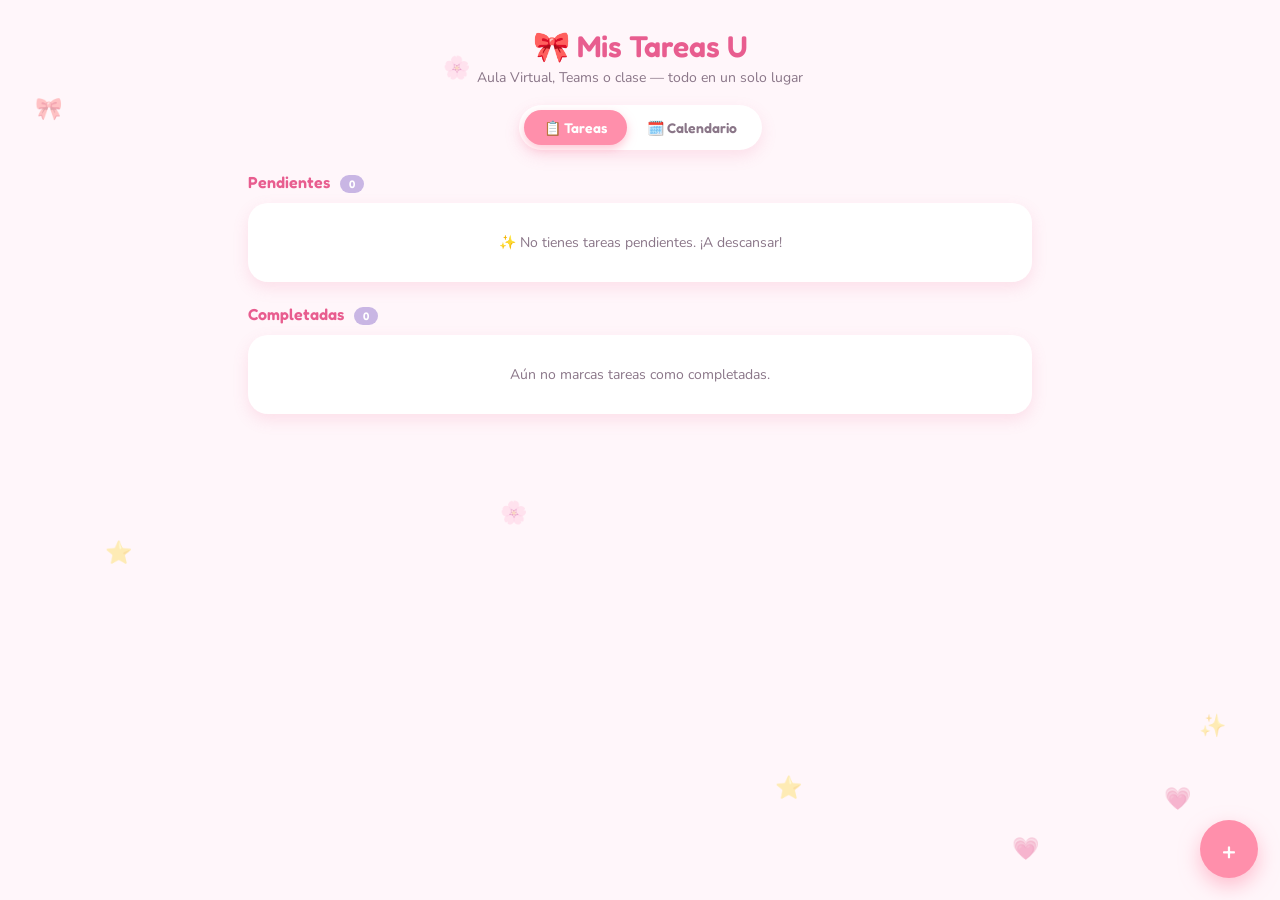
==== index.html @ 474dd6d9 "index" ====
<!DOCTYPE html>
<html lang="es">
<head>
<meta charset="UTF-8">
<meta name="viewport" content="width=device-width, initial-scale=1.0">
<title>🎀 Mis Tareas U</title>
<link rel="preconnect" href="https://fonts.googleapis.com">
<link href="https://fonts.googleapis.com/css2?family=Fredoka:wght@400;500;600;700&family=Nunito:wght@400;600;700;800&display=swap" rel="stylesheet">
<style>
  :root{
    --bg: #FFF6FA;
    --pink: #FF8FAB;
    --pink-deep: #E85D8F;
    --lavender: #C9B6E4;
    --blue: #A8D8F0;
    --mint: #8FE3C0;
    --coral: #FFB199;
    --ink: #5A4356;
    --ink-soft: #8A7688;
    --card: #FFFFFF;
    --shadow: rgba(232, 93, 143, 0.15);
  }
  *{box-sizing:border-box;}
  body{
    margin:0;
    min-height:100vh;
    background: var(--bg);
    font-family:'Nunito', sans-serif;
    color: var(--ink);
    overflow-x:hidden;
    position:relative;
  }
  h1,h2,h3, .brand, .tab, .btn, .fab{ font-family:'Fredoka', sans-serif; }

  /* --- decoración flotante --- */
  .floaters{ position:fixed; inset:0; pointer-events:none; z-index:0; overflow:hidden; }
  .floaters span{
    position:absolute; font-size:22px; opacity:.35;
    animation: float 9s ease-in-out infinite;
  }
  @keyframes float{
    0%,100%{ transform: translateY(0) rotate(0deg); }
    50%{ transform: translateY(-26px) rotate(12deg); }
  }

  .wrap{ max-width:820px; margin:0 auto; padding: 28px 18px 100px; position:relative; z-index:1; }

  header{ text-align:center; margin-bottom: 22px; }
  .brand{ font-size: 30px; font-weight:600; color: var(--pink-deep); margin:0 0 4px; }
  .subtitle{ color: var(--ink-soft); font-size:14px; margin:0 0 18px; }

  .tabs{
    display:inline-flex; background:#fff; padding:5px; border-radius:999px;
    box-shadow: 0 6px 16px var(--shadow);
  }
  .tab{
    border:none; background:transparent; padding:9px 20px; border-radius:999px;
    font-size:14px; font-weight:600; color: var(--ink-soft); cursor:pointer;
    transition: all .25s ease;
  }
  .tab.active{ background: var(--pink); color:#fff; box-shadow:0 4px 10px rgba(255,143,171,.5); }

  .view{ display:none; animation: pop .35s ease; }
  .view.active{ display:block; }
  @keyframes pop{ from{ opacity:0; transform: translateY(8px); } to{ opacity:1; transform:translateY(0);} }

  h2.section-title{ font-size:16px; color: var(--pink-deep); margin: 22px 0 10px; font-weight:600; }
  .count-pill{
    display:inline-block; background: var(--lavender); color:#fff; font-size:11px;
    padding:2px 9px; border-radius:999px; margin-left:6px; vertical-align:middle;
  }

  .empty{
    text-align:center; color: var(--ink-soft); background:#fff; border-radius:20px;
    padding: 30px 16px; font-size:14px; box-shadow: 0 6px 16px var(--shadow);
  }

  .task-card{
    background:#fff; border-radius:18px; padding:14px 16px; margin-bottom:10px;
    box-shadow: 0 6px 16px var(--shadow); display:flex; align-items:center; gap:12px;
    animation: pop .3s ease; transition: transform .2s ease;
  }
  .task-card:hover{ transform: translateY(-2px); }
  .task-card.done{ opacity:.6; }
  .task-card.done .task-title{ text-decoration: line-through; }

  .check-btn{
    flex:0 0 auto; width:30px; height:30px; border-radius:50%; border:2px solid var(--pink);
    background:#fff; cursor:pointer; display:flex; align-items:center; justify-content:center;
    font-size:14px; color:transparent; transition: all .2s ease;
  }
  .check-btn.checked{ background: var(--mint); border-color: var(--mint); color:#fff; }

  .task-body{ flex:1; min-width:0; }
  .task-title{ font-weight:700; font-size:15px; margin:0 0 4px; word-break:break-word; }
  .task-meta{ display:flex; flex-wrap:wrap; gap:6px; align-items:center; font-size:12px; color: var(--ink-soft); }
  .badge{ padding:2px 9px; border-radius:999px; font-weight:700; color:#fff; font-size:11px; }
  .badge.aula{ background: var(--lavender); }
  .badge.teams{ background: var(--blue); }
  .badge.examen{ background: var(--coral); }
  .badge.exposicion{ background: var(--mint); }
  .due{ font-weight:700; }
  .due.urgent{ color: var(--pink-deep); }

  .task-actions{ display:flex; gap:6px; flex:0 0 auto; }
  .icon-btn{
    border:none; background: var(--bg); width:30px; height:30px; border-radius:10px;
    cursor:pointer; font-size:13px; display:flex; align-items:center; justify-content:center;
    transition: transform .15s ease;
  }
  .icon-btn:hover{ transform: scale(1.12); }

  /* --- FAB --- */
  .fab{
    position:fixed; right:22px; bottom:22px; width:58px; height:58px; border-radius:50%;
    background: var(--pink); color:#fff; border:none; font-size:26px; cursor:pointer;
    box-shadow: 0 8px 20px rgba(255,143,171,.55); z-index:5;
    transition: transform .2s ease;
  }
  .fab:hover{ transform: scale(1.08) rotate(8deg); }

  /* --- modal --- */
  .overlay{
    position:fixed; inset:0; background: rgba(90,67,86,.35); display:none;
    align-items:center; justify-content:center; z-index:10; padding:16px;
  }
  .overlay.active{ display:flex; }
  .modal{
    background:#fff; border-radius:24px; padding:24px; width:100%; max-width:380px;
    box-shadow: 0 20px 40px rgba(90,67,86,.25); animation: pop .25s ease;
  }
  .modal h3{ margin:0 0 14px; color: var(--pink-deep); font-size:18px; }
  .field{ margin-bottom:12px; }
  .field label{ display:block; font-size:12px; font-weight:700; color: var(--ink-soft); margin-bottom:4px; }
  .field input, .field select, .field textarea{
    width:100%; padding:9px 12px; border-radius:12px; border:2px solid #F2D9E4;
    font-family:'Nunito', sans-serif; font-size:14px; color: var(--ink); background: var(--bg);
  }
  .field input:focus, .field select:focus, .field textarea:focus{ outline:none; border-color: var(--pink); }
  .field textarea{ resize:vertical; min-height:50px; }
  .modal-actions{ display:flex; gap:10px; margin-top:6px; }
  .btn{
    flex:1; border:none; border-radius:14px; padding:11px; font-size:14px; font-weight:600;
    cursor:pointer; transition: transform .15s ease;
  }
  .btn:hover{ transform: translateY(-1px); }
  .btn.primary{ background: var(--pink); color:#fff; }
  .btn.ghost{ background: var(--bg); color: var(--ink-soft); }

  /* --- calendario --- */
  .cal-head{ display:flex; align-items:center; justify-content:space-between; margin-bottom:12px; }
  .cal-head button{ border:none; background:#fff; width:34px; height:34px; border-radius:10px; font-size:15px; cursor:pointer; box-shadow:0 4px 10px var(--shadow); }
  .cal-head .month-label{ font-weight:700; color: var(--pink-deep); font-size:16px; }
  .cal-grid{ display:grid; grid-template-columns: repeat(7,1fr); gap:6px; }
  .cal-dow{ text-align:center; font-size:11px; color: var(--ink-soft); font-weight:700; }
  .cal-day{
    aspect-ratio:1; display:flex; align-items:center; justify-content:center; border-radius:12px;
    font-size:13px; background:#fff; color: var(--ink); cursor:default; position:relative;
    box-shadow: 0 2px 6px rgba(90,67,86,.06);
  }
  .cal-day.pad{ background:transparent; box-shadow:none; }
  .cal-day.today{ border:2px solid var(--lavender); }
  .cal-day.deadline{ background: var(--pink); color:#fff; font-weight:700; cursor:pointer; }
  .cal-day.deadline.done-only{ background: var(--mint); }
  .cal-day .dot{ position:absolute; bottom:4px; width:4px; height:4px; border-radius:50%; background:#fff; }

  .cal-selected{ margin-top:18px; }
  .cal-selected h3{ font-size:14px; color: var(--pink-deep); margin:0 0 8px; }

  ::-webkit-scrollbar{ width:8px; }
  ::-webkit-scrollbar-thumb{ background: var(--pink); border-radius:999px; }

  @media (prefers-reduced-motion: reduce){
    *{ animation: none !important; transition: none !important; }
  }
</style>
</head>
<body>

<div class="floaters" id="floaters"></div>

<div class="wrap">
  <header>
    <h1 class="brand">🎀 Mis Tareas U</h1>
    <p class="subtitle">Aula Virtual, Teams o clase — todo en un solo lugar</p>
    <div class="tabs">
      <button class="tab active" data-view="tareas">📋 Tareas</button>
      <button class="tab" data-view="calendario">🗓️ Calendario</button>
    </div>
  </header>

  <section class="view active" id="view-tareas">
    <h2 class="section-title">Pendientes <span class="count-pill" id="count-pend">0</span></h2>
    <div id="list-pendientes"></div>

    <h2 class="section-title">Completadas <span class="count-pill" id="count-done">0</span></h2>
    <div id="list-completadas"></div>
  </section>

  <section class="view" id="view-calendario">
    <div class="cal-head">
      <button id="cal-prev">◀</button>
      <span class="month-label" id="cal-label"></span>
      <button id="cal-next">▶</button>
    </div>
    <div class="cal-grid" id="cal-dow"></div>
    <div class="cal-grid" id="cal-grid" style="margin-top:6px;"></div>
    <div class="cal-selected" id="cal-selected"></div>
  </section>
</div>

<button class="fab" id="fab-add">+</button>

<div class="overlay" id="overlay">
  <div class="modal">
    <h3 id="modal-title">Nueva tarea</h3>
    <form id="task-form">
      <input type="hidden" id="task-id">
      <div class="field">
        <label>Título</label>
        <input type="text" id="f-titulo" required placeholder="Ej: Taller de expresiones regulares">
      </div>
      <div class="field">
        <label>Dónde entregar</label>
        <select id="f-plataforma">
          <option value="aula">Aula Virtual</option>
          <option value="teams">Teams</option>
          <option value="examen">En clase — Examen</option>
          <option value="exposicion">En clase — Exposición</option>
        </select>
      </div>
      <div class="field">
        <label>Fecha límite</label>
        <input type="date" id="f-fecha" required>
      </div>
      <div class="field">
        <label>Notas (opcional)</label>
        <textarea id="f-notas" placeholder="Detalles, enlaces, requisitos..."></textarea>
      </div>
      <div class="modal-actions">
        <button type="button" class="btn ghost" id="btn-cancel">Cancelar</button>
        <button type="submit" class="btn primary">Guardar</button>
      </div>
    </form>
  </div>
</div>

<script>
(function(){
  const STORAGE_KEY = 'kawaiiTasksU';
  const PLAT_LABEL = { aula:'Aula Virtual', teams:'Teams', examen:'Examen presencial', exposicion:'Exposición' };

  let tasks = JSON.parse(localStorage.getItem(STORAGE_KEY) || '[]');
  let calDate = new Date();
  let selectedDay = null;

  function save(){ localStorage.setItem(STORAGE_KEY, JSON.stringify(tasks)); }
  function uid(){ return Date.now().toString(36) + Math.random().toString(36).slice(2,6); }

  function daysUntil(fecha){
    const today = new Date(); today.setHours(0,0,0,0);
    const d = new Date(fecha+'T00:00:00');
    return Math.round((d - today) / 86400000);
  }
  function dueLabel(fecha){
    const n = daysUntil(fecha);
    if(n < 0) return 'Venció';
    if(n === 0) return 'Hoy';
    if(n === 1) return 'Mañana';
    return `En ${n} días`;
  }

  /* ---------- render tareas ---------- */
  function renderTasks(){
    const pend = tasks.filter(t=>!t.completada).sort((a,b)=> a.fecha.localeCompare(b.fecha));
    const done = tasks.filter(t=>t.completada).sort((a,b)=> b.fecha.localeCompare(a.fecha));

    document.getElementById('count-pend').textContent = pend.length;
    document.getElementById('count-done').textContent = done.length;

    const pendEl = document.getElementById('list-pendientes');
    const doneEl = document.getElementById('list-completadas');

    pendEl.innerHTML = pend.length ? pend.map(cardHTML).join('') :
      '<div class="empty">✨ No tienes tareas pendientes. ¡A descansar!</div>';
    doneEl.innerHTML = done.length ? done.map(cardHTML).join('') :
      '<div class="empty">Aún no marcas tareas como completadas.</div>';

    document.querySelectorAll('[data-check]').forEach(b=> b.onclick = ()=> toggleDone(b.dataset.check));
    document.querySelectorAll('[data-edit]').forEach(b=> b.onclick = ()=> openEdit(b.dataset.edit));
    document.querySelectorAll('[data-del]').forEach(b=> b.onclick = ()=> removeTask(b.dataset.del));
  }

  function cardHTML(t){
    const n = daysUntil(t.fecha);
    const urgent = !t.completada && n <= 1;
    return `
    <div class="task-card ${t.completada?'done':''}">
      <button class="check-btn ${t.completada?'checked':''}" data-check="${t.id}">${t.completada?'✓':''}</button>
      <div class="task-body">
        <p class="task-title">${escapeHTML(t.titulo)}</p>
        <div class="task-meta">
          <span class="badge ${t.plataforma}">${PLAT_LABEL[t.plataforma]}</span>
          <span class="due ${urgent?'urgent':''}">${dueLabel(t.fecha)} · ${formatDate(t.fecha)}</span>
        </div>
      </div>
      <div class="task-actions">
        <button class="icon-btn" data-edit="${t.id}">✏️</button>
        <button class="icon-btn" data-del="${t.id}">🗑️</button>
      </div>
    </div>`;
  }

  function escapeHTML(s){ const d=document.createElement('div'); d.textContent=s; return d.innerHTML; }
  function formatDate(f){
    const d = new Date(f+'T00:00:00');
    return d.toLocaleDateString('es-CO', { day:'numeric', month:'short' });
  }

  function toggleDone(id){
    const t = tasks.find(x=>x.id===id);
    if(!t) return;
    t.completada = !t.completada;
    save(); renderTasks(); renderCalendar();
    if(t.completada) confetti();
  }
  function removeTask(id){
    if(!confirm('¿Eliminar esta tarea?')) return;
    tasks = tasks.filter(x=>x.id!==id);
    save(); renderTasks(); renderCalendar();
  }

  /* ---------- modal ---------- */
  const overlay = document.getElementById('overlay');
  const form = document.getElementById('task-form');
  document.getElementById('fab-add').onclick = ()=> openNew();
  document.getElementById('btn-cancel').onclick = closeModal;
  overlay.onclick = (e)=>{ if(e.target===overlay) closeModal(); };

  function openNew(){
    document.getElementById('modal-title').textContent = 'Nueva tarea';
    form.reset();
    document.getElementById('task-id').value = '';
    overlay.classList.add('active');
  }
  function openEdit(id){
    const t = tasks.find(x=>x.id===id);
    if(!t) return;
    document.getElementById('modal-title').textContent = 'Editar tarea';
    document.getElementById('task-id').value = t.id;
    document.getElementById('f-titulo').value = t.titulo;
    document.getElementById('f-plataforma').value = t.plataforma;
    document.getElementById('f-fecha').value = t.fecha;
    document.getElementById('f-notas').value = t.notas || '';
    overlay.classList.add('active');
  }
  function closeModal(){ overlay.classList.remove('active'); }

  form.onsubmit = (e)=>{
    e.preventDefault();
    const id = document.getElementById('task-id').value;
    const data = {
      titulo: document.getElementById('f-titulo').value.trim(),
      plataforma: document.getElementById('f-plataforma').value,
      fecha: document.getElementById('f-fecha').value,
      notas: document.getElementById('f-notas').value.trim(),
    };
    if(!data.titulo || !data.fecha) return;
    if(id){
      const t = tasks.find(x=>x.id===id);
      Object.assign(t, data);
    } else {
      tasks.push({ id: uid(), completada:false, ...data });
    }
    save(); closeModal(); renderTasks(); renderCalendar();
  };

  /* ---------- tabs ---------- */
  document.querySelectorAll('.tab').forEach(tab=>{
    tab.onclick = ()=>{
      document.querySelectorAll('.tab').forEach(t=>t.classList.remove('active'));
      document.querySelectorAll('.view').forEach(v=>v.classList.remove('active'));
      tab.classList.add('active');
      document.getElementById('view-'+tab.dataset.view).classList.add('active');
      if(tab.dataset.view==='calendario') renderCalendar();
    };
  });

  /* ---------- calendario ---------- */
  const DOWS = ['D','L','M','M','J','V','S'];
  function renderCalendar(){
    const dowEl = document.getElementById('cal-dow');
    if(!dowEl.childElementCount){
      dowEl.innerHTML = DOWS.map(d=>`<div class="cal-dow">${d}</div>`).join('');
    }
    const y = calDate.getFullYear(), m = calDate.getMonth();
    document.getElementById('cal-label').textContent =
      calDate.toLocaleDateString('es-CO', { month:'long', year:'numeric' });

    const first = new Date(y,m,1);
    const startPad = first.getDay();
    const daysInMonth = new Date(y,m+1,0).getDate();
    const todayStr = new Date().toISOString().slice(0,10);

    let html = '';
    for(let i=0;i<startPad;i++) html += '<div class="cal-day pad"></div>';
    for(let d=1; d<=daysInMonth; d++){
      const dateStr = `${y}-${String(m+1).padStart(2,'0')}-${String(d).padStart(2,'0')}`;
      const dayTasks = tasks.filter(t=>t.fecha===dateStr);
      const pendCount = dayTasks.filter(t=>!t.completada).length;
      let cls = 'cal-day';
      if(dateStr===todayStr) cls += ' today';
      if(pendCount>0) cls += ' deadline';
      else if(dayTasks.length>0) cls += ' deadline done-only';
      html += `<div class="${cls}" data-date="${dateStr}">${d}${dayTasks.length?'<span class="dot"></span>':''}</div>`;
    }
    document.getElementById('cal-grid').innerHTML = html;

    document.querySelectorAll('.cal-day[data-date]').forEach(cell=>{
      cell.onclick = ()=>{ selectedDay = cell.dataset.date; renderSelectedDay(); };
    });
    if(selectedDay) renderSelectedDay();
  }

  function renderSelectedDay(){
    const box = document.getElementById('cal-selected');
    const dayTasks = tasks.filter(t=>t.fecha===selectedDay);
    if(!dayTasks.length){ box.innerHTML=''; return; }
    box.innerHTML = `<h3>Tareas para ${formatDate(selectedDay)}</h3>` + dayTasks.map(cardHTML).join('');
    document.querySelectorAll('[data-check]').forEach(b=> b.onclick = ()=> toggleDone(b.dataset.check));
    document.querySelectorAll('[data-edit]').forEach(b=> b.onclick = ()=> openEdit(b.dataset.edit));
    document.querySelectorAll('[data-del]').forEach(b=> b.onclick = ()=> removeTask(b.dataset.del));
  }

  document.getElementById('cal-prev').onclick = ()=>{ calDate.setMonth(calDate.getMonth()-1); renderCalendar(); };
  document.getElementById('cal-next').onclick = ()=>{ calDate.setMonth(calDate.getMonth()+1); renderCalendar(); };

  /* ---------- confetti al completar ---------- */
  function confetti(){
    const emojis = ['🎉','✨','💗','🌸'];
    for(let i=0;i<14;i++){
      const s = document.createElement('span');
      s.textContent = emojis[Math.floor(Math.random()*emojis.length)];
      s.style.position = 'fixed';
      s.style.left = (45 + Math.random()*10) + 'vw';
      s.style.top = '40vh';
      s.style.fontSize = (14 + Math.random()*10) + 'px';
      s.style.zIndex = 20;
      s.style.pointerEvents = 'none';
      s.style.transition = 'transform 1s ease-out, opacity 1s ease-out';
      document.body.appendChild(s);
      const angle = Math.random()*Math.PI*2, dist = 80+Math.random()*120;
      requestAnimationFrame(()=>{
        s.style.transform = `translate(${Math.cos(angle)*dist}px, ${Math.sin(angle)*dist - 60}px) rotate(${Math.random()*360}deg)`;
        s.style.opacity = '0';
      });
      setTimeout(()=> s.remove(), 1000);
    }
  }

  /* ---------- floaters de fondo ---------- */
  (function initFloaters(){
    const box = document.getElementById('floaters');
    const items = ['🌸','⭐','💗','🎀','✨'];
    for(let i=0;i<9;i++){
      const s = document.createElement('span');
      s.textContent = items[i % items.length];
      s.style.left = (Math.random()*95)+'vw';
      s.style.top = (Math.random()*95)+'vh';
      s.style.animationDelay = (Math.random()*6)+'s';
      s.style.animationDuration = (7+Math.random()*5)+'s';
      box.appendChild(s);
    }
  })();

  renderTasks();
  renderCalendar();
})();
</script>
</body>
</html>
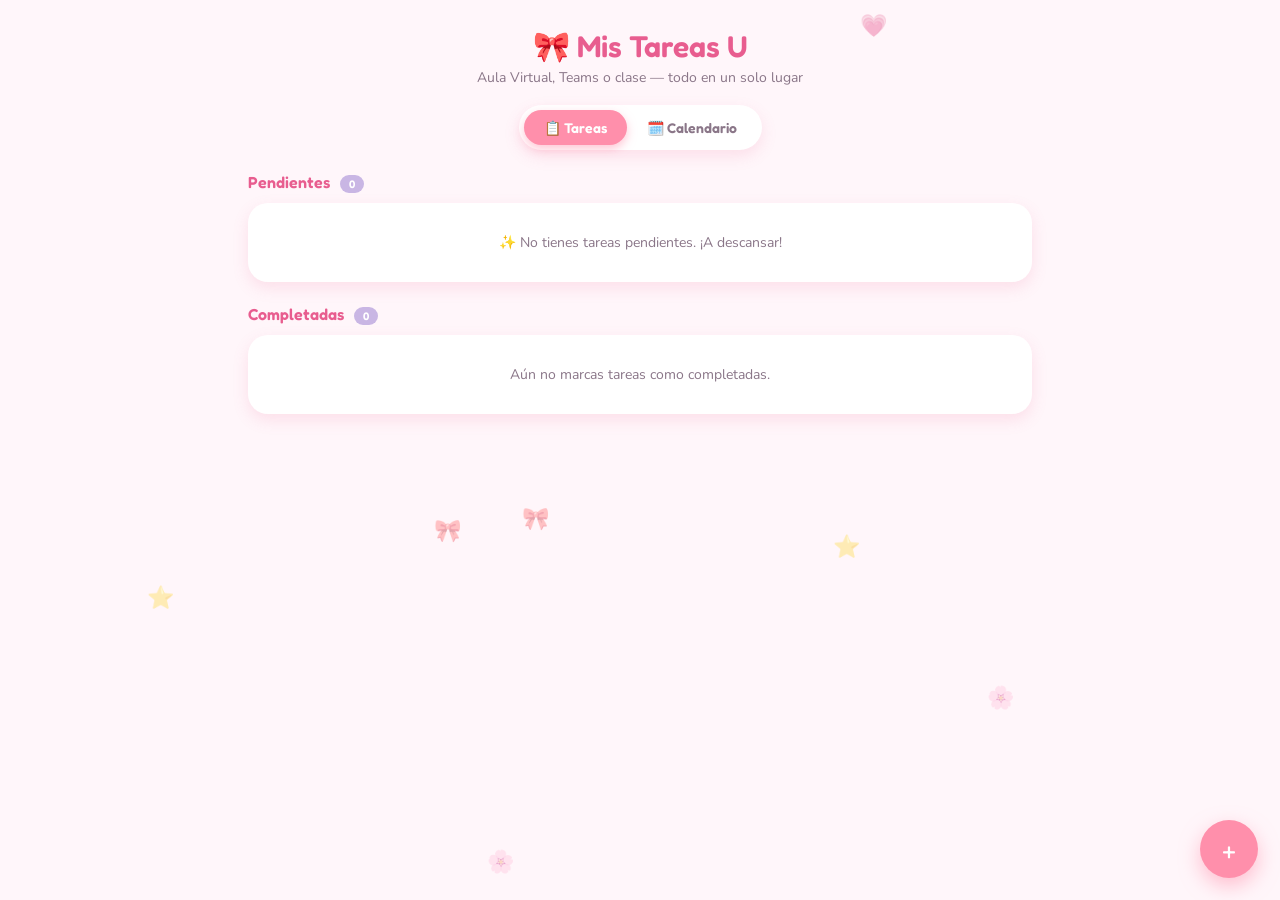
==== commit 7e46c806: "organizar archivos por separado" ====
--- a/index.html
+++ b/index.html
@@ -6,174 +6,7 @@
 <title>🎀 Mis Tareas U</title>
 <link rel="preconnect" href="https://fonts.googleapis.com">
 <link href="https://fonts.googleapis.com/css2?family=Fredoka:wght@400;500;600;700&family=Nunito:wght@400;600;700;800&display=swap" rel="stylesheet">
-<style>
-  :root{
-    --bg: #FFF6FA;
-    --pink: #FF8FAB;
-    --pink-deep: #E85D8F;
-    --lavender: #C9B6E4;
-    --blue: #A8D8F0;
-    --mint: #8FE3C0;
-    --coral: #FFB199;
-    --ink: #5A4356;
-    --ink-soft: #8A7688;
-    --card: #FFFFFF;
-    --shadow: rgba(232, 93, 143, 0.15);
-  }
-  *{box-sizing:border-box;}
-  body{
-    margin:0;
-    min-height:100vh;
-    background: var(--bg);
-    font-family:'Nunito', sans-serif;
-    color: var(--ink);
-    overflow-x:hidden;
-    position:relative;
-  }
-  h1,h2,h3, .brand, .tab, .btn, .fab{ font-family:'Fredoka', sans-serif; }
-
-  /* --- decoración flotante --- */
-  .floaters{ position:fixed; inset:0; pointer-events:none; z-index:0; overflow:hidden; }
-  .floaters span{
-    position:absolute; font-size:22px; opacity:.35;
-    animation: float 9s ease-in-out infinite;
-  }
-  @keyframes float{
-    0%,100%{ transform: translateY(0) rotate(0deg); }
-    50%{ transform: translateY(-26px) rotate(12deg); }
-  }
-
-  .wrap{ max-width:820px; margin:0 auto; padding: 28px 18px 100px; position:relative; z-index:1; }
-
-  header{ text-align:center; margin-bottom: 22px; }
-  .brand{ font-size: 30px; font-weight:600; color: var(--pink-deep); margin:0 0 4px; }
-  .subtitle{ color: var(--ink-soft); font-size:14px; margin:0 0 18px; }
-
-  .tabs{
-    display:inline-flex; background:#fff; padding:5px; border-radius:999px;
-    box-shadow: 0 6px 16px var(--shadow);
-  }
-  .tab{
-    border:none; background:transparent; padding:9px 20px; border-radius:999px;
-    font-size:14px; font-weight:600; color: var(--ink-soft); cursor:pointer;
-    transition: all .25s ease;
-  }
-  .tab.active{ background: var(--pink); color:#fff; box-shadow:0 4px 10px rgba(255,143,171,.5); }
-
-  .view{ display:none; animation: pop .35s ease; }
-  .view.active{ display:block; }
-  @keyframes pop{ from{ opacity:0; transform: translateY(8px); } to{ opacity:1; transform:translateY(0);} }
-
-  h2.section-title{ font-size:16px; color: var(--pink-deep); margin: 22px 0 10px; font-weight:600; }
-  .count-pill{
-    display:inline-block; background: var(--lavender); color:#fff; font-size:11px;
-    padding:2px 9px; border-radius:999px; margin-left:6px; vertical-align:middle;
-  }
-
-  .empty{
-    text-align:center; color: var(--ink-soft); background:#fff; border-radius:20px;
-    padding: 30px 16px; font-size:14px; box-shadow: 0 6px 16px var(--shadow);
-  }
-
-  .task-card{
-    background:#fff; border-radius:18px; padding:14px 16px; margin-bottom:10px;
-    box-shadow: 0 6px 16px var(--shadow); display:flex; align-items:center; gap:12px;
-    animation: pop .3s ease; transition: transform .2s ease;
-  }
-  .task-card:hover{ transform: translateY(-2px); }
-  .task-card.done{ opacity:.6; }
-  .task-card.done .task-title{ text-decoration: line-through; }
-
-  .check-btn{
-    flex:0 0 auto; width:30px; height:30px; border-radius:50%; border:2px solid var(--pink);
-    background:#fff; cursor:pointer; display:flex; align-items:center; justify-content:center;
-    font-size:14px; color:transparent; transition: all .2s ease;
-  }
-  .check-btn.checked{ background: var(--mint); border-color: var(--mint); color:#fff; }
-
-  .task-body{ flex:1; min-width:0; }
-  .task-title{ font-weight:700; font-size:15px; margin:0 0 4px; word-break:break-word; }
-  .task-meta{ display:flex; flex-wrap:wrap; gap:6px; align-items:center; font-size:12px; color: var(--ink-soft); }
-  .badge{ padding:2px 9px; border-radius:999px; font-weight:700; color:#fff; font-size:11px; }
-  .badge.aula{ background: var(--lavender); }
-  .badge.teams{ background: var(--blue); }
-  .badge.examen{ background: var(--coral); }
-  .badge.exposicion{ background: var(--mint); }
-  .due{ font-weight:700; }
-  .due.urgent{ color: var(--pink-deep); }
-
-  .task-actions{ display:flex; gap:6px; flex:0 0 auto; }
-  .icon-btn{
-    border:none; background: var(--bg); width:30px; height:30px; border-radius:10px;
-    cursor:pointer; font-size:13px; display:flex; align-items:center; justify-content:center;
-    transition: transform .15s ease;
-  }
-  .icon-btn:hover{ transform: scale(1.12); }
-
-  /* --- FAB --- */
-  .fab{
-    position:fixed; right:22px; bottom:22px; width:58px; height:58px; border-radius:50%;
-    background: var(--pink); color:#fff; border:none; font-size:26px; cursor:pointer;
-    box-shadow: 0 8px 20px rgba(255,143,171,.55); z-index:5;
-    transition: transform .2s ease;
-  }
-  .fab:hover{ transform: scale(1.08) rotate(8deg); }
-
-  /* --- modal --- */
-  .overlay{
-    position:fixed; inset:0; background: rgba(90,67,86,.35); display:none;
-    align-items:center; justify-content:center; z-index:10; padding:16px;
-  }
-  .overlay.active{ display:flex; }
-  .modal{
-    background:#fff; border-radius:24px; padding:24px; width:100%; max-width:380px;
-    box-shadow: 0 20px 40px rgba(90,67,86,.25); animation: pop .25s ease;
-  }
-  .modal h3{ margin:0 0 14px; color: var(--pink-deep); font-size:18px; }
-  .field{ margin-bottom:12px; }
-  .field label{ display:block; font-size:12px; font-weight:700; color: var(--ink-soft); margin-bottom:4px; }
-  .field input, .field select, .field textarea{
-    width:100%; padding:9px 12px; border-radius:12px; border:2px solid #F2D9E4;
-    font-family:'Nunito', sans-serif; font-size:14px; color: var(--ink); background: var(--bg);
-  }
-  .field input:focus, .field select:focus, .field textarea:focus{ outline:none; border-color: var(--pink); }
-  .field textarea{ resize:vertical; min-height:50px; }
-  .modal-actions{ display:flex; gap:10px; margin-top:6px; }
-  .btn{
-    flex:1; border:none; border-radius:14px; padding:11px; font-size:14px; font-weight:600;
-    cursor:pointer; transition: transform .15s ease;
-  }
-  .btn:hover{ transform: translateY(-1px); }
-  .btn.primary{ background: var(--pink); color:#fff; }
-  .btn.ghost{ background: var(--bg); color: var(--ink-soft); }
-
-  /* --- calendario --- */
-  .cal-head{ display:flex; align-items:center; justify-content:space-between; margin-bottom:12px; }
-  .cal-head button{ border:none; background:#fff; width:34px; height:34px; border-radius:10px; font-size:15px; cursor:pointer; box-shadow:0 4px 10px var(--shadow); }
-  .cal-head .month-label{ font-weight:700; color: var(--pink-deep); font-size:16px; }
-  .cal-grid{ display:grid; grid-template-columns: repeat(7,1fr); gap:6px; }
-  .cal-dow{ text-align:center; font-size:11px; color: var(--ink-soft); font-weight:700; }
-  .cal-day{
-    aspect-ratio:1; display:flex; align-items:center; justify-content:center; border-radius:12px;
-    font-size:13px; background:#fff; color: var(--ink); cursor:default; position:relative;
-    box-shadow: 0 2px 6px rgba(90,67,86,.06);
-  }
-  .cal-day.pad{ background:transparent; box-shadow:none; }
-  .cal-day.today{ border:2px solid var(--lavender); }
-  .cal-day.deadline{ background: var(--pink); color:#fff; font-weight:700; cursor:pointer; }
-  .cal-day.deadline.done-only{ background: var(--mint); }
-  .cal-day .dot{ position:absolute; bottom:4px; width:4px; height:4px; border-radius:50%; background:#fff; }
-
-  .cal-selected{ margin-top:18px; }
-  .cal-selected h3{ font-size:14px; color: var(--pink-deep); margin:0 0 8px; }
-
-  ::-webkit-scrollbar{ width:8px; }
-  ::-webkit-scrollbar-thumb{ background: var(--pink); border-radius:999px; }
-
-  @media (prefers-reduced-motion: reduce){
-    *{ animation: none !important; transition: none !important; }
-  }
-</style>
+<link rel="stylesheet" href="styles.css">
 </head>
 <body>
 
@@ -245,237 +78,6 @@
   </div>
 </div>
 
-<script>
-(function(){
-  const STORAGE_KEY = 'kawaiiTasksU';
-  const PLAT_LABEL = { aula:'Aula Virtual', teams:'Teams', examen:'Examen presencial', exposicion:'Exposición' };
-
-  let tasks = JSON.parse(localStorage.getItem(STORAGE_KEY) || '[]');
-  let calDate = new Date();
-  let selectedDay = null;
-
-  function save(){ localStorage.setItem(STORAGE_KEY, JSON.stringify(tasks)); }
-  function uid(){ return Date.now().toString(36) + Math.random().toString(36).slice(2,6); }
-
-  function daysUntil(fecha){
-    const today = new Date(); today.setHours(0,0,0,0);
-    const d = new Date(fecha+'T00:00:00');
-    return Math.round((d - today) / 86400000);
-  }
-  function dueLabel(fecha){
-    const n = daysUntil(fecha);
-    if(n < 0) return 'Venció';
-    if(n === 0) return 'Hoy';
-    if(n === 1) return 'Mañana';
-    return `En ${n} días`;
-  }
-
-  /* ---------- render tareas ---------- */
-  function renderTasks(){
-    const pend = tasks.filter(t=>!t.completada).sort((a,b)=> a.fecha.localeCompare(b.fecha));
-    const done = tasks.filter(t=>t.completada).sort((a,b)=> b.fecha.localeCompare(a.fecha));
-
-    document.getElementById('count-pend').textContent = pend.length;
-    document.getElementById('count-done').textContent = done.length;
-
-    const pendEl = document.getElementById('list-pendientes');
-    const doneEl = document.getElementById('list-completadas');
-
-    pendEl.innerHTML = pend.length ? pend.map(cardHTML).join('') :
-      '<div class="empty">✨ No tienes tareas pendientes. ¡A descansar!</div>';
-    doneEl.innerHTML = done.length ? done.map(cardHTML).join('') :
-      '<div class="empty">Aún no marcas tareas como completadas.</div>';
-
-    document.querySelectorAll('[data-check]').forEach(b=> b.onclick = ()=> toggleDone(b.dataset.check));
-    document.querySelectorAll('[data-edit]').forEach(b=> b.onclick = ()=> openEdit(b.dataset.edit));
-    document.querySelectorAll('[data-del]').forEach(b=> b.onclick = ()=> removeTask(b.dataset.del));
-  }
-
-  function cardHTML(t){
-    const n = daysUntil(t.fecha);
-    const urgent = !t.completada && n <= 1;
-    return `
-    <div class="task-card ${t.completada?'done':''}">
-      <button class="check-btn ${t.completada?'checked':''}" data-check="${t.id}">${t.completada?'✓':''}</button>
-      <div class="task-body">
-        <p class="task-title">${escapeHTML(t.titulo)}</p>
-        <div class="task-meta">
-          <span class="badge ${t.plataforma}">${PLAT_LABEL[t.plataforma]}</span>
-          <span class="due ${urgent?'urgent':''}">${dueLabel(t.fecha)} · ${formatDate(t.fecha)}</span>
-        </div>
-      </div>
-      <div class="task-actions">
-        <button class="icon-btn" data-edit="${t.id}">✏️</button>
-        <button class="icon-btn" data-del="${t.id}">🗑️</button>
-      </div>
-    </div>`;
-  }
-
-  function escapeHTML(s){ const d=document.createElement('div'); d.textContent=s; return d.innerHTML; }
-  function formatDate(f){
-    const d = new Date(f+'T00:00:00');
-    return d.toLocaleDateString('es-CO', { day:'numeric', month:'short' });
-  }
-
-  function toggleDone(id){
-    const t = tasks.find(x=>x.id===id);
-    if(!t) return;
-    t.completada = !t.completada;
-    save(); renderTasks(); renderCalendar();
-    if(t.completada) confetti();
-  }
-  function removeTask(id){
-    if(!confirm('¿Eliminar esta tarea?')) return;
-    tasks = tasks.filter(x=>x.id!==id);
-    save(); renderTasks(); renderCalendar();
-  }
-
-  /* ---------- modal ---------- */
-  const overlay = document.getElementById('overlay');
-  const form = document.getElementById('task-form');
-  document.getElementById('fab-add').onclick = ()=> openNew();
-  document.getElementById('btn-cancel').onclick = closeModal;
-  overlay.onclick = (e)=>{ if(e.target===overlay) closeModal(); };
-
-  function openNew(){
-    document.getElementById('modal-title').textContent = 'Nueva tarea';
-    form.reset();
-    document.getElementById('task-id').value = '';
-    overlay.classList.add('active');
-  }
-  function openEdit(id){
-    const t = tasks.find(x=>x.id===id);
-    if(!t) return;
-    document.getElementById('modal-title').textContent = 'Editar tarea';
-    document.getElementById('task-id').value = t.id;
-    document.getElementById('f-titulo').value = t.titulo;
-    document.getElementById('f-plataforma').value = t.plataforma;
-    document.getElementById('f-fecha').value = t.fecha;
-    document.getElementById('f-notas').value = t.notas || '';
-    overlay.classList.add('active');
-  }
-  function closeModal(){ overlay.classList.remove('active'); }
-
-  form.onsubmit = (e)=>{
-    e.preventDefault();
-    const id = document.getElementById('task-id').value;
-    const data = {
-      titulo: document.getElementById('f-titulo').value.trim(),
-      plataforma: document.getElementById('f-plataforma').value,
-      fecha: document.getElementById('f-fecha').value,
-      notas: document.getElementById('f-notas').value.trim(),
-    };
-    if(!data.titulo || !data.fecha) return;
-    if(id){
-      const t = tasks.find(x=>x.id===id);
-      Object.assign(t, data);
-    } else {
-      tasks.push({ id: uid(), completada:false, ...data });
-    }
-    save(); closeModal(); renderTasks(); renderCalendar();
-  };
-
-  /* ---------- tabs ---------- */
-  document.querySelectorAll('.tab').forEach(tab=>{
-    tab.onclick = ()=>{
-      document.querySelectorAll('.tab').forEach(t=>t.classList.remove('active'));
-      document.querySelectorAll('.view').forEach(v=>v.classList.remove('active'));
-      tab.classList.add('active');
-      document.getElementById('view-'+tab.dataset.view).classList.add('active');
-      if(tab.dataset.view==='calendario') renderCalendar();
-    };
-  });
-
-  /* ---------- calendario ---------- */
-  const DOWS = ['D','L','M','M','J','V','S'];
-  function renderCalendar(){
-    const dowEl = document.getElementById('cal-dow');
-    if(!dowEl.childElementCount){
-      dowEl.innerHTML = DOWS.map(d=>`<div class="cal-dow">${d}</div>`).join('');
-    }
-    const y = calDate.getFullYear(), m = calDate.getMonth();
-    document.getElementById('cal-label').textContent =
-      calDate.toLocaleDateString('es-CO', { month:'long', year:'numeric' });
-
-    const first = new Date(y,m,1);
-    const startPad = first.getDay();
-    const daysInMonth = new Date(y,m+1,0).getDate();
-    const todayStr = new Date().toISOString().slice(0,10);
-
-    let html = '';
-    for(let i=0;i<startPad;i++) html += '<div class="cal-day pad"></div>';
-    for(let d=1; d<=daysInMonth; d++){
-      const dateStr = `${y}-${String(m+1).padStart(2,'0')}-${String(d).padStart(2,'0')}`;
-      const dayTasks = tasks.filter(t=>t.fecha===dateStr);
-      const pendCount = dayTasks.filter(t=>!t.completada).length;
-      let cls = 'cal-day';
-      if(dateStr===todayStr) cls += ' today';
-      if(pendCount>0) cls += ' deadline';
-      else if(dayTasks.length>0) cls += ' deadline done-only';
-      html += `<div class="${cls}" data-date="${dateStr}">${d}${dayTasks.length?'<span class="dot"></span>':''}</div>`;
-    }
-    document.getElementById('cal-grid').innerHTML = html;
-
-    document.querySelectorAll('.cal-day[data-date]').forEach(cell=>{
-      cell.onclick = ()=>{ selectedDay = cell.dataset.date; renderSelectedDay(); };
-    });
-    if(selectedDay) renderSelectedDay();
-  }
-
-  function renderSelectedDay(){
-    const box = document.getElementById('cal-selected');
-    const dayTasks = tasks.filter(t=>t.fecha===selectedDay);
-    if(!dayTasks.length){ box.innerHTML=''; return; }
-    box.innerHTML = `<h3>Tareas para ${formatDate(selectedDay)}</h3>` + dayTasks.map(cardHTML).join('');
-    document.querySelectorAll('[data-check]').forEach(b=> b.onclick = ()=> toggleDone(b.dataset.check));
-    document.querySelectorAll('[data-edit]').forEach(b=> b.onclick = ()=> openEdit(b.dataset.edit));
-    document.querySelectorAll('[data-del]').forEach(b=> b.onclick = ()=> removeTask(b.dataset.del));
-  }
-
-  document.getElementById('cal-prev').onclick = ()=>{ calDate.setMonth(calDate.getMonth()-1); renderCalendar(); };
-  document.getElementById('cal-next').onclick = ()=>{ calDate.setMonth(calDate.getMonth()+1); renderCalendar(); };
-
-  /* ---------- confetti al completar ---------- */
-  function confetti(){
-    const emojis = ['🎉','✨','💗','🌸'];
-    for(let i=0;i<14;i++){
-      const s = document.createElement('span');
-      s.textContent = emojis[Math.floor(Math.random()*emojis.length)];
-      s.style.position = 'fixed';
-      s.style.left = (45 + Math.random()*10) + 'vw';
-      s.style.top = '40vh';
-      s.style.fontSize = (14 + Math.random()*10) + 'px';
-      s.style.zIndex = 20;
-      s.style.pointerEvents = 'none';
-      s.style.transition = 'transform 1s ease-out, opacity 1s ease-out';
-      document.body.appendChild(s);
-      const angle = Math.random()*Math.PI*2, dist = 80+Math.random()*120;
-      requestAnimationFrame(()=>{
-        s.style.transform = `translate(${Math.cos(angle)*dist}px, ${Math.sin(angle)*dist - 60}px) rotate(${Math.random()*360}deg)`;
-        s.style.opacity = '0';
-      });
-      setTimeout(()=> s.remove(), 1000);
-    }
-  }
-
-  /* ---------- floaters de fondo ---------- */
-  (function initFloaters(){
-    const box = document.getElementById('floaters');
-    const items = ['🌸','⭐','💗','🎀','✨'];
-    for(let i=0;i<9;i++){
-      const s = document.createElement('span');
-      s.textContent = items[i % items.length];
-      s.style.left = (Math.random()*95)+'vw';
-      s.style.top = (Math.random()*95)+'vh';
-      s.style.animationDelay = (Math.random()*6)+'s';
-      s.style.animationDuration = (7+Math.random()*5)+'s';
-      box.appendChild(s);
-    }
-  })();
-
-  renderTasks();
-  renderCalendar();
-})();
-</script>
+<script src="script.js"></script>
 </body>
 </html>
--- a/styles.css
+++ b/styles.css
@@ -0,0 +1,166 @@
+  :root{
+    --bg: #FFF6FA;
+    --pink: #FF8FAB;
+    --pink-deep: #E85D8F;
+    --lavender: #C9B6E4;
+    --blue: #A8D8F0;
+    --mint: #8FE3C0;
+    --coral: #FFB199;
+    --ink: #5A4356;
+    --ink-soft: #8A7688;
+    --card: #FFFFFF;
+    --shadow: rgba(232, 93, 143, 0.15);
+  }
+  *{box-sizing:border-box;}
+  body{
+    margin:0;
+    min-height:100vh;
+    background: var(--bg);
+    font-family:'Nunito', sans-serif;
+    color: var(--ink);
+    overflow-x:hidden;
+    position:relative;
+  }
+  h1,h2,h3, .brand, .tab, .btn, .fab{ font-family:'Fredoka', sans-serif; }
+
+  /* --- decoración flotante --- */
+  .floaters{ position:fixed; inset:0; pointer-events:none; z-index:0; overflow:hidden; }
+  .floaters span{
+    position:absolute; font-size:22px; opacity:.35;
+    animation: float 9s ease-in-out infinite;
+  }
+  @keyframes float{
+    0%,100%{ transform: translateY(0) rotate(0deg); }
+    50%{ transform: translateY(-26px) rotate(12deg); }
+  }
+
+  .wrap{ max-width:820px; margin:0 auto; padding: 28px 18px 100px; position:relative; z-index:1; }
+
+  header{ text-align:center; margin-bottom: 22px; }
+  .brand{ font-size: 30px; font-weight:600; color: var(--pink-deep); margin:0 0 4px; }
+  .subtitle{ color: var(--ink-soft); font-size:14px; margin:0 0 18px; }
+
+  .tabs{
+    display:inline-flex; background:#fff; padding:5px; border-radius:999px;
+    box-shadow: 0 6px 16px var(--shadow);
+  }
+  .tab{
+    border:none; background:transparent; padding:9px 20px; border-radius:999px;
+    font-size:14px; font-weight:600; color: var(--ink-soft); cursor:pointer;
+    transition: all .25s ease;
+  }
+  .tab.active{ background: var(--pink); color:#fff; box-shadow:0 4px 10px rgba(255,143,171,.5); }
+
+  .view{ display:none; animation: pop .35s ease; }
+  .view.active{ display:block; }
+  @keyframes pop{ from{ opacity:0; transform: translateY(8px); } to{ opacity:1; transform:translateY(0);} }
+
+  h2.section-title{ font-size:16px; color: var(--pink-deep); margin: 22px 0 10px; font-weight:600; }
+  .count-pill{
+    display:inline-block; background: var(--lavender); color:#fff; font-size:11px;
+    padding:2px 9px; border-radius:999px; margin-left:6px; vertical-align:middle;
+  }
+
+  .empty{
+    text-align:center; color: var(--ink-soft); background:#fff; border-radius:20px;
+    padding: 30px 16px; font-size:14px; box-shadow: 0 6px 16px var(--shadow);
+  }
+
+  .task-card{
+    background:#fff; border-radius:18px; padding:14px 16px; margin-bottom:10px;
+    box-shadow: 0 6px 16px var(--shadow); display:flex; align-items:center; gap:12px;
+    animation: pop .3s ease; transition: transform .2s ease;
+  }
+  .task-card:hover{ transform: translateY(-2px); }
+  .task-card.done{ opacity:.6; }
+  .task-card.done .task-title{ text-decoration: line-through; }
+
+  .check-btn{
+    flex:0 0 auto; width:30px; height:30px; border-radius:50%; border:2px solid var(--pink);
+    background:#fff; cursor:pointer; display:flex; align-items:center; justify-content:center;
+    font-size:14px; color:transparent; transition: all .2s ease;
+  }
+  .check-btn.checked{ background: var(--mint); border-color: var(--mint); color:#fff; }
+
+  .task-body{ flex:1; min-width:0; }
+  .task-title{ font-weight:700; font-size:15px; margin:0 0 4px; word-break:break-word; }
+  .task-meta{ display:flex; flex-wrap:wrap; gap:6px; align-items:center; font-size:12px; color: var(--ink-soft); }
+  .badge{ padding:2px 9px; border-radius:999px; font-weight:700; color:#fff; font-size:11px; }
+  .badge.aula{ background: var(--lavender); }
+  .badge.teams{ background: var(--blue); }
+  .badge.examen{ background: var(--coral); }
+  .badge.exposicion{ background: var(--mint); }
+  .due{ font-weight:700; }
+  .due.urgent{ color: var(--pink-deep); }
+
+  .task-actions{ display:flex; gap:6px; flex:0 0 auto; }
+  .icon-btn{
+    border:none; background: var(--bg); width:30px; height:30px; border-radius:10px;
+    cursor:pointer; font-size:13px; display:flex; align-items:center; justify-content:center;
+    transition: transform .15s ease;
+  }
+  .icon-btn:hover{ transform: scale(1.12); }
+
+  /* --- FAB --- */
+  .fab{
+    position:fixed; right:22px; bottom:22px; width:58px; height:58px; border-radius:50%;
+    background: var(--pink); color:#fff; border:none; font-size:26px; cursor:pointer;
+    box-shadow: 0 8px 20px rgba(255,143,171,.55); z-index:5;
+    transition: transform .2s ease;
+  }
+  .fab:hover{ transform: scale(1.08) rotate(8deg); }
+
+  /* --- modal --- */
+  .overlay{
+    position:fixed; inset:0; background: rgba(90,67,86,.35); display:none;
+    align-items:center; justify-content:center; z-index:10; padding:16px;
+  }
+  .overlay.active{ display:flex; }
+  .modal{
+    background:#fff; border-radius:24px; padding:24px; width:100%; max-width:380px;
+    box-shadow: 0 20px 40px rgba(90,67,86,.25); animation: pop .25s ease;
+  }
+  .modal h3{ margin:0 0 14px; color: var(--pink-deep); font-size:18px; }
+  .field{ margin-bottom:12px; }
+  .field label{ display:block; font-size:12px; font-weight:700; color: var(--ink-soft); margin-bottom:4px; }
+  .field input, .field select, .field textarea{
+    width:100%; padding:9px 12px; border-radius:12px; border:2px solid #F2D9E4;
+    font-family:'Nunito', sans-serif; font-size:14px; color: var(--ink); background: var(--bg);
+  }
+  .field input:focus, .field select:focus, .field textarea:focus{ outline:none; border-color: var(--pink); }
+  .field textarea{ resize:vertical; min-height:50px; }
+  .modal-actions{ display:flex; gap:10px; margin-top:6px; }
+  .btn{
+    flex:1; border:none; border-radius:14px; padding:11px; font-size:14px; font-weight:600;
+    cursor:pointer; transition: transform .15s ease;
+  }
+  .btn:hover{ transform: translateY(-1px); }
+  .btn.primary{ background: var(--pink); color:#fff; }
+  .btn.ghost{ background: var(--bg); color: var(--ink-soft); }
+
+  /* --- calendario --- */
+  .cal-head{ display:flex; align-items:center; justify-content:space-between; margin-bottom:12px; }
+  .cal-head button{ border:none; background:#fff; width:34px; height:34px; border-radius:10px; font-size:15px; cursor:pointer; box-shadow:0 4px 10px var(--shadow); }
+  .cal-head .month-label{ font-weight:700; color: var(--pink-deep); font-size:16px; }
+  .cal-grid{ display:grid; grid-template-columns: repeat(7,1fr); gap:6px; }
+  .cal-dow{ text-align:center; font-size:11px; color: var(--ink-soft); font-weight:700; }
+  .cal-day{
+    aspect-ratio:1; display:flex; align-items:center; justify-content:center; border-radius:12px;
+    font-size:13px; background:#fff; color: var(--ink); cursor:default; position:relative;
+    box-shadow: 0 2px 6px rgba(90,67,86,.06);
+  }
+  .cal-day.pad{ background:transparent; box-shadow:none; }
+  .cal-day.today{ border:2px solid var(--lavender); }
+  .cal-day.deadline{ background: var(--pink); color:#fff; font-weight:700; cursor:pointer; }
+  .cal-day.deadline.done-only{ background: var(--mint); }
+  .cal-day .dot{ position:absolute; bottom:4px; width:4px; height:4px; border-radius:50%; background:#fff; }
+
+  .cal-selected{ margin-top:18px; }
+  .cal-selected h3{ font-size:14px; color: var(--pink-deep); margin:0 0 8px; }
+
+  ::-webkit-scrollbar{ width:8px; }
+  ::-webkit-scrollbar-thumb{ background: var(--pink); border-radius:999px; }
+
+  @media (prefers-reduced-motion: reduce){
+    *{ animation: none !important; transition: none !important; }
+  }
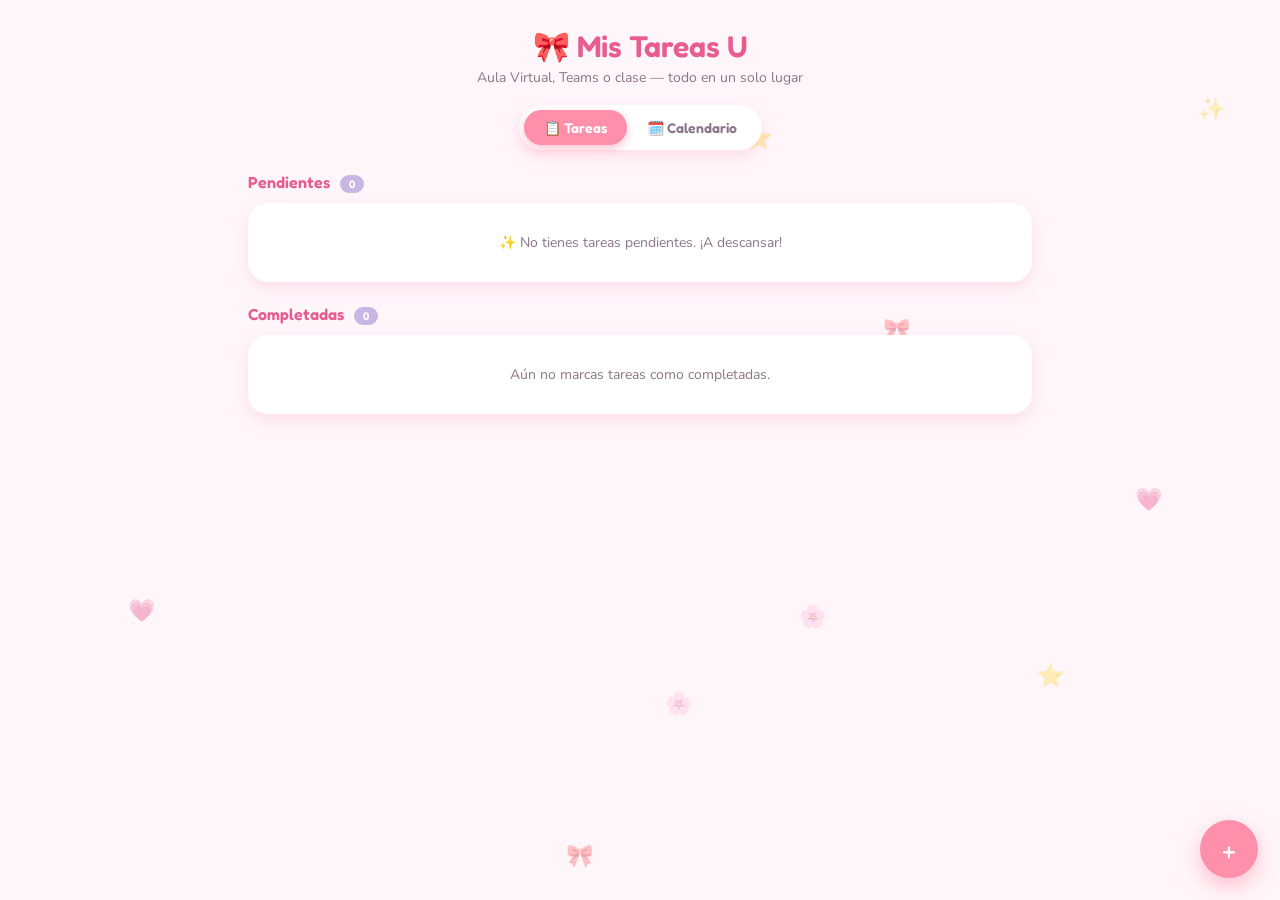
==== commit 6b446d50: "mejorar formulario" ====
--- a/index.html
+++ b/index.html
@@ -50,7 +50,7 @@
     <form id="task-form">
       <input type="hidden" id="task-id">
       <div class="field">
-        <label>Título</label>
+        <label>Nombre de la clase</label>
         <input type="text" id="f-titulo" required placeholder="Ej: Taller de expresiones regulares">
       </div>
       <div class="field">
@@ -58,8 +58,8 @@
         <select id="f-plataforma">
           <option value="aula">Aula Virtual</option>
           <option value="teams">Teams</option>
-          <option value="examen">En clase — Examen</option>
-          <option value="exposicion">En clase — Exposición</option>
+          <option value="examen">En clase </option>
+          
         </select>
       </div>
       <div class="field">
@@ -67,7 +67,7 @@
         <input type="date" id="f-fecha" required>
       </div>
       <div class="field">
-        <label>Notas (opcional)</label>
+        <label>Descripcion breve</label>
         <textarea id="f-notas" placeholder="Detalles, enlaces, requisitos..."></textarea>
       </div>
       <div class="modal-actions">
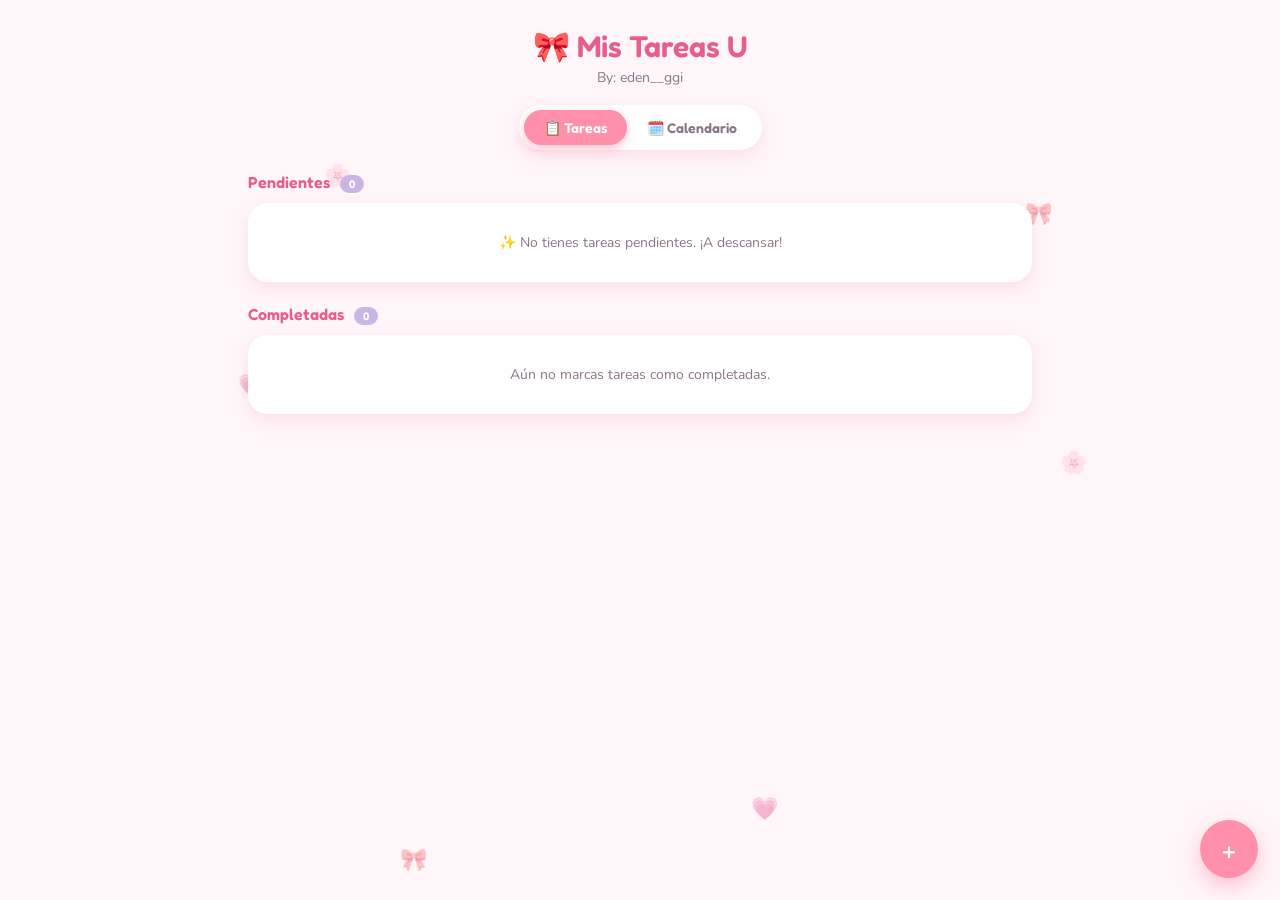
==== commit 5528c3da: "." ====
--- a/index.html
+++ b/index.html
@@ -15,7 +15,7 @@
 <div class="wrap">
   <header>
     <h1 class="brand">🎀 Mis Tareas U</h1>
-    <p class="subtitle">Aula Virtual, Teams o clase — todo en un solo lugar</p>
+    <p class="subtitle">By: eden__ggi</p>
     <div class="tabs">
       <button class="tab active" data-view="tareas">📋 Tareas</button>
       <button class="tab" data-view="calendario">🗓️ Calendario</button>
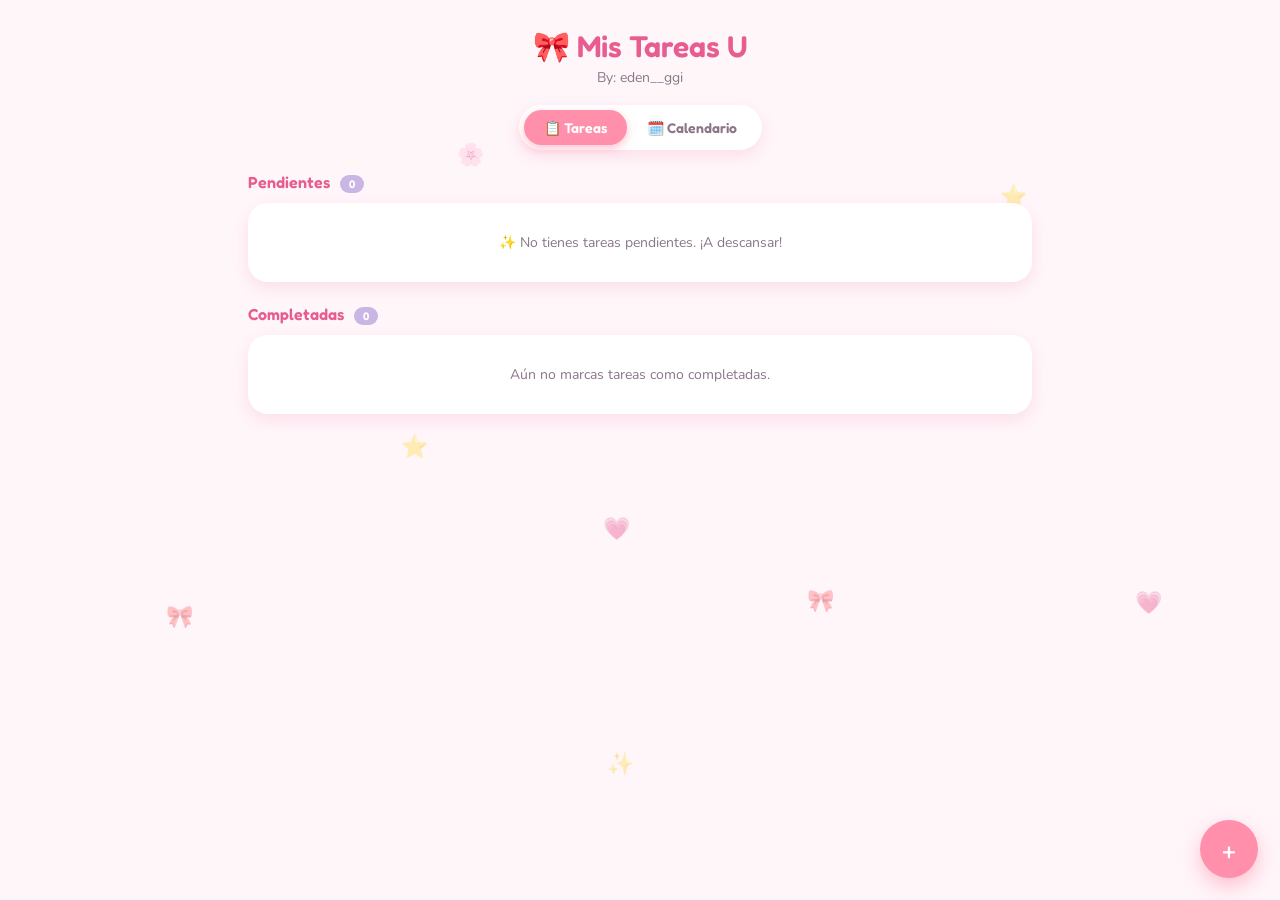
==== commit bec3b49c: "categoria" ====
--- a/index.html
+++ b/index.html
@@ -50,8 +50,10 @@
     <form id="task-form">
       <input type="hidden" id="task-id">
       <div class="field">
-        <label>Nombre de la clase</label>
-        <input type="text" id="f-titulo" required placeholder="Ej: Taller de expresiones regulares">
+        <label>Materia</label>
+        <select id="f-materia"></select>
+        <input type="text" id="f-titulo" class="hidden" placeholder="Nombre de la nueva materia">
+        <button type="button" class="link-btn" id="btn-del-materia">🗑️ Quitar esta materia de la lista</button>
       </div>
       <div class="field">
         <label>Dónde entregar</label>
--- a/styles.css
+++ b/styles.css
@@ -84,6 +84,8 @@
 
   .task-body{ flex:1; min-width:0; }
   .task-title{ font-weight:700; font-size:15px; margin:0 0 4px; word-break:break-word; }
+  .task-notes{ margin:0 0 8px; font-size:13px; line-height:1.4; color: var(--ink-soft); white-space:pre-line; word-break:break-word; }
+  .task-card.done .task-notes{ text-decoration: line-through; }
   .task-meta{ display:flex; flex-wrap:wrap; gap:6px; align-items:center; font-size:12px; color: var(--ink-soft); }
   .badge{ padding:2px 9px; border-radius:999px; font-weight:700; color:#fff; font-size:11px; }
   .badge.aula{ background: var(--lavender); }
@@ -129,6 +131,13 @@
   }
   .field input:focus, .field select:focus, .field textarea:focus{ outline:none; border-color: var(--pink); }
   .field textarea{ resize:vertical; min-height:50px; }
+  .field select + input{ margin-top:8px; }
+  .hidden{ display:none !important; }
+  .link-btn{
+    border:none; background:none; padding:6px 0 0; font-family:'Nunito', sans-serif;
+    font-size:12px; font-weight:700; color: var(--ink-soft); cursor:pointer;
+  }
+  .link-btn:hover{ color: var(--pink-deep); }
   .modal-actions{ display:flex; gap:10px; margin-top:6px; }
   .btn{
     flex:1; border:none; border-radius:14px; padding:11px; font-size:14px; font-weight:600;
